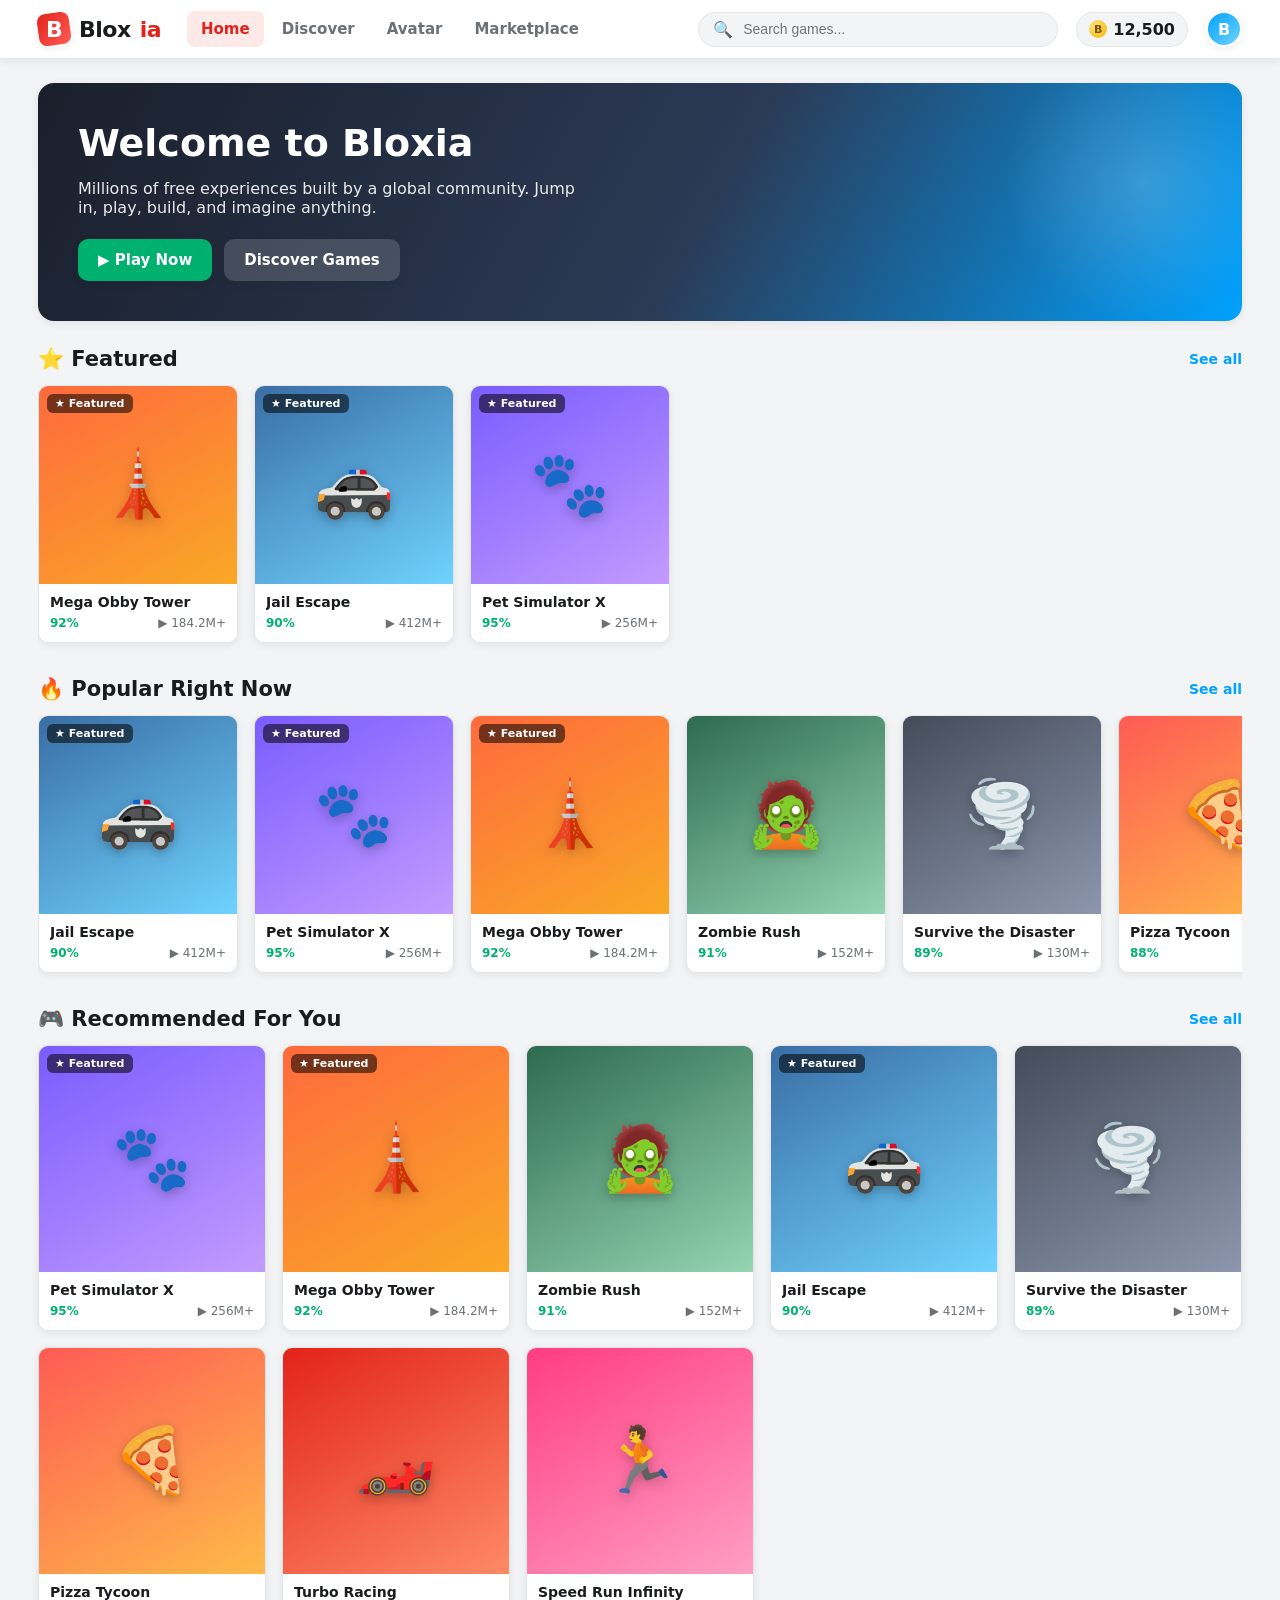
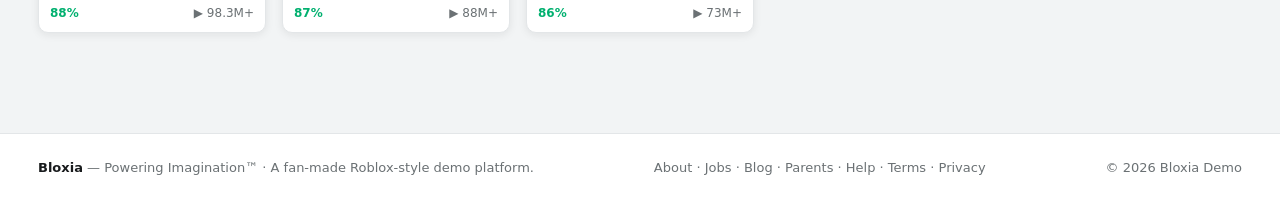
==== index.html @ 29c40a12 "Add Bloxia: Roblox-style web platform with playable 3D obby game Co-Authored-By: Devin AI <158243242" ====
<!DOCTYPE html>
<html lang="en">
<head>
  <meta charset="UTF-8" />
  <meta name="viewport" content="width=device-width, initial-scale=1.0" />
  <title>Bloxia — Powering Imagination</title>
  <link rel="stylesheet" href="assets/css/style.css" />
  <link rel="icon" href="data:image/svg+xml,<svg xmlns='http://www.w3.org/2000/svg' viewBox='0 0 100 100'><rect width='100' height='100' rx='22' fill='%23e2231a'/><text x='50' y='72' font-size='64' text-anchor='middle' fill='white' font-family='Arial' font-weight='bold'>B</text></svg>" />
</head>
<body>
  <header class="topbar" id="topbar"></header>

  <main class="page">
    <section class="hero">
      <h1>Welcome to Bloxia</h1>
      <p>Millions of free experiences built by a global community. Jump in, play, build, and imagine anything.</p>
      <div class="cta">
        <a class="btn green" href="game.html?id=obby-tower">▶ Play Now</a>
        <a class="btn ghost" href="discover.html">Discover Games</a>
      </div>
    </section>

    <div class="section-head"><h2>⭐ Featured</h2><a href="discover.html">See all</a></div>
    <div class="row" id="featuredRow"></div>

    <div class="section-head"><h2>🔥 Popular Right Now</h2><a href="discover.html">See all</a></div>
    <div class="row" id="popularRow"></div>

    <div class="section-head"><h2>🎮 Recommended For You</h2><a href="discover.html">See all</a></div>
    <div class="grid" id="recoGrid"></div>
  </main>

  <footer class="footer" id="footer"></footer>
  <script src="assets/js/app.js"></script>
  <script>
    const { GAMES, gameCard } = window.Bloxia;
    const featured = GAMES.filter(g => g.featured);
    const popular = [...GAMES].sort((a, b) => b.plays - a.plays);
    const reco = [...GAMES].sort((a, b) => b.rating - a.rating).slice(0, 8);
    featured.concat(popular).forEach(() => {});
    document.getElementById("featuredRow").append(...featured.map(gameCard));
    document.getElementById("popularRow").append(...popular.map(gameCard));
    document.getElementById("recoGrid").append(...reco.map(gameCard));
  </script>
</body>
</html>
---- assets/css/style.css ----
:root {
  --bg: #f2f4f5;
  --panel: #ffffff;
  --ink: #191b1d;
  --muted: #6b7174;
  --line: #e3e6e8;
  --brand: #e2231a;
  --brand-2: #ff5b54;
  --accent: #00a2ff;
  --green: #00b06f;
  --gold: #f5b50a;
  --shadow: 0 2px 8px rgba(25, 27, 29, .08);
  --radius: 10px;
}

* { box-sizing: border-box; }
html, body { margin: 0; padding: 0; }
body {
  font-family: "Segoe UI", system-ui, -apple-system, Roboto, Helvetica, Arial, sans-serif;
  background: var(--bg);
  color: var(--ink);
  min-height: 100vh;
}
a { color: inherit; text-decoration: none; }
img { display: block; max-width: 100%; }
button { font-family: inherit; cursor: pointer; }

/* ===== Top navigation ===== */
.topbar {
  position: sticky; top: 0; z-index: 50;
  background: var(--panel);
  border-bottom: 1px solid var(--line);
  box-shadow: var(--shadow);
}
.topbar-inner {
  max-width: 1240px; margin: 0 auto; padding: 0 18px;
  height: 58px; display: flex; align-items: center; gap: 18px;
}
.logo {
  display: flex; align-items: center; gap: 9px;
  font-weight: 800; font-size: 22px; letter-spacing: -.5px;
}
.logo-mark {
  width: 32px; height: 32px; border-radius: 8px;
  background: linear-gradient(135deg, var(--brand), var(--brand-2));
  display: grid; place-items: center; color: #fff; font-weight: 900;
  transform: rotate(-8deg); box-shadow: var(--shadow);
}
.logo-mark span { transform: rotate(8deg); }
.logo b { color: var(--brand); }

.nav-links { display: flex; gap: 4px; margin-left: 8px; }
.nav-links a {
  padding: 9px 14px; border-radius: 8px; font-weight: 600; color: var(--muted);
  font-size: 15px; transition: .15s;
}
.nav-links a:hover { background: var(--bg); color: var(--ink); }
.nav-links a.active { color: var(--brand); background: #fde9e8; }

.search {
  flex: 1; max-width: 360px; margin-left: auto;
  display: flex; align-items: center; gap: 8px;
  background: var(--bg); border: 1px solid var(--line);
  border-radius: 20px; padding: 7px 14px;
}
.search input { border: 0; background: transparent; outline: none; width: 100%; font-size: 14px; }

.currency {
  display: flex; align-items: center; gap: 6px;
  background: var(--bg); border: 1px solid var(--line);
  padding: 7px 12px; border-radius: 20px; font-weight: 700;
}
.bux { width: 18px; height: 18px; border-radius: 50%;
  background: radial-gradient(circle at 30% 30%, #ffe27a, var(--gold));
  display: grid; place-items: center; font-size: 11px; color: #7a5600; font-weight: 900; }

.avatar-chip {
  width: 36px; height: 36px; border-radius: 50%;
  background: linear-gradient(135deg, var(--accent), #6fd3ff);
  display: grid; place-items: center; color: #fff; font-weight: 800;
  border: 2px solid #fff; box-shadow: var(--shadow);
}

/* ===== Layout ===== */
.page { max-width: 1240px; margin: 0 auto; padding: 24px 18px 60px; }
.section-head { display: flex; align-items: center; justify-content: space-between; margin: 26px 0 14px; }
.section-head h2 { margin: 0; font-size: 21px; }
.section-head a { color: var(--accent); font-weight: 600; font-size: 14px; }

/* ===== Hero ===== */
.hero {
  border-radius: 16px; overflow: hidden; position: relative;
  background: linear-gradient(120deg, #1a1f2b, #2b3a55 55%, var(--accent));
  color: #fff; padding: 40px; box-shadow: var(--shadow);
  display: flex; flex-direction: column; gap: 14px; min-height: 220px; justify-content: center;
}
.hero h1 { margin: 0; font-size: 38px; line-height: 1.1; max-width: 560px; }
.hero p { margin: 0; max-width: 520px; opacity: .9; font-size: 16px; }
.hero .cta { display: flex; gap: 12px; margin-top: 8px; }
.hero::after {
  content: ""; position: absolute; right: -40px; top: -40px; width: 280px; height: 280px;
  background: radial-gradient(circle, rgba(255,255,255,.18), transparent 70%);
}

.btn {
  border: 0; border-radius: 10px; padding: 12px 20px; font-weight: 700; font-size: 15px;
  background: var(--brand); color: #fff; transition: .15s; box-shadow: var(--shadow);
}
.btn:hover { filter: brightness(1.07); transform: translateY(-1px); }
.btn.ghost { background: rgba(255,255,255,.16); }
.btn.green { background: var(--green); }
.btn.dark { background: #23262b; }
.btn.block { width: 100%; }

/* ===== Game grid ===== */
.grid { display: grid; grid-template-columns: repeat(auto-fill, minmax(190px, 1fr)); gap: 16px; }
.card {
  background: var(--panel); border: 1px solid var(--line); border-radius: var(--radius);
  overflow: hidden; box-shadow: var(--shadow); transition: .15s; cursor: pointer;
}
.card:hover { transform: translateY(-3px); box-shadow: 0 8px 20px rgba(25,27,29,.14); }
.thumb { aspect-ratio: 1/1; position: relative; display: grid; place-items: center; color: #fff; }
.thumb .emoji { font-size: 64px; filter: drop-shadow(0 4px 6px rgba(0,0,0,.25)); }
.thumb .badge { position: absolute; top: 8px; left: 8px; background: rgba(0,0,0,.55); color: #fff;
  padding: 3px 8px; border-radius: 6px; font-size: 11px; font-weight: 700; }
.card-body { padding: 10px 11px 12px; }
.card-title { font-weight: 700; font-size: 14px; margin: 0 0 6px; white-space: nowrap; overflow: hidden; text-overflow: ellipsis; }
.card-meta { display: flex; align-items: center; justify-content: space-between; color: var(--muted); font-size: 12px; }
.pill-green { color: var(--green); font-weight: 700; }

/* ===== Carousel row ===== */
.row { display: flex; gap: 16px; overflow-x: auto; padding-bottom: 8px; scroll-behavior: smooth; }
.row .card { flex: 0 0 200px; }
.row::-webkit-scrollbar { height: 8px; }
.row::-webkit-scrollbar-thumb { background: var(--line); border-radius: 8px; }

/* ===== Avatar page ===== */
.avatar-layout { display: grid; grid-template-columns: 360px 1fr; gap: 24px; }
.avatar-stage {
  background: linear-gradient(160deg, #dfeefc, #bfe0ff); border-radius: 16px;
  display: grid; place-items: center; box-shadow: var(--shadow); padding: 24px; position: relative;
}
.bloxguy { width: 180px; }
.panel { background: var(--panel); border: 1px solid var(--line); border-radius: var(--radius); padding: 18px; box-shadow: var(--shadow); }
.panel h3 { margin: 0 0 12px; font-size: 16px; }
.swatches { display: flex; flex-wrap: wrap; gap: 10px; }
.swatch { width: 38px; height: 38px; border-radius: 8px; border: 3px solid transparent; cursor: pointer; box-shadow: var(--shadow); }
.swatch.sel { border-color: var(--ink); }
.tabs { display: flex; gap: 6px; margin-bottom: 16px; flex-wrap: wrap; }
.tab { padding: 8px 14px; border-radius: 8px; background: var(--bg); border: 1px solid var(--line); font-weight: 600; font-size: 14px; }
.tab.active { background: var(--brand); color: #fff; border-color: var(--brand); }

/* ===== Marketplace ===== */
.shop-item .thumb { aspect-ratio: 1/1; background: #eef1f3; }
.price { display: flex; align-items: center; gap: 5px; font-weight: 800; }

/* ===== Game player ===== */
.game-wrap { position: relative; border-radius: 14px; overflow: hidden; box-shadow: var(--shadow); background: #0b0f17; }
#game-canvas { display: block; width: 100%; height: 70vh; }
.hud { position: absolute; inset: 0; pointer-events: none; }
.hud .top { position: absolute; top: 14px; left: 14px; right: 14px; display: flex; justify-content: space-between; color: #fff; font-weight: 800; text-shadow: 0 2px 6px rgba(0,0,0,.6); }
.hud .chip { background: rgba(0,0,0,.45); padding: 8px 14px; border-radius: 10px; backdrop-filter: blur(4px); }
.overlay-msg {
  position: absolute; inset: 0; display: grid; place-items: center; text-align: center;
  background: rgba(8,12,20,.72); color: #fff; pointer-events: auto;
}
.overlay-msg .box { background: var(--panel); color: var(--ink); padding: 30px 36px; border-radius: 16px; box-shadow: var(--shadow); max-width: 420px; }
.overlay-msg h2 { margin: 0 0 8px; }
.overlay-msg p { color: var(--muted); margin: 0 0 18px; }
.hidden { display: none !important; }
.controls-help { display: flex; gap: 16px; justify-content: center; flex-wrap: wrap; color: var(--muted); font-size: 13px; margin-top: 14px; }
.key { display: inline-block; background: var(--bg); border: 1px solid var(--line); border-bottom-width: 3px; border-radius: 6px; padding: 2px 8px; font-weight: 700; font-size: 12px; }

/* ===== Footer ===== */
.footer { border-top: 1px solid var(--line); background: var(--panel); margin-top: 40px; }
.footer-inner { max-width: 1240px; margin: 0 auto; padding: 26px 18px; display: flex; flex-wrap: wrap; gap: 24px; justify-content: space-between; color: var(--muted); font-size: 13px; }
.footer b { color: var(--ink); }

.toast {
  position: fixed; bottom: 24px; left: 50%; transform: translateX(-50%) translateY(20px);
  background: #23262b; color: #fff; padding: 12px 20px; border-radius: 10px; box-shadow: var(--shadow);
  opacity: 0; transition: .25s; z-index: 200; font-weight: 600;
}
.toast.show { opacity: 1; transform: translateX(-50%) translateY(0); }

.page-title { font-size: 28px; margin: 6px 0 2px; }
.page-sub { color: var(--muted); margin: 0 0 8px; }

.filters { display: flex; gap: 8px; flex-wrap: wrap; margin: 14px 0 20px; }
.chip-btn { padding: 8px 16px; border-radius: 20px; border: 1px solid var(--line); background: var(--panel); font-weight: 600; font-size: 14px; }
.chip-btn.active { background: var(--ink); color: #fff; border-color: var(--ink); }

@media (max-width: 820px) {
  .avatar-layout { grid-template-columns: 1fr; }
  .nav-links { display: none; }
  .hero h1 { font-size: 28px; }
}
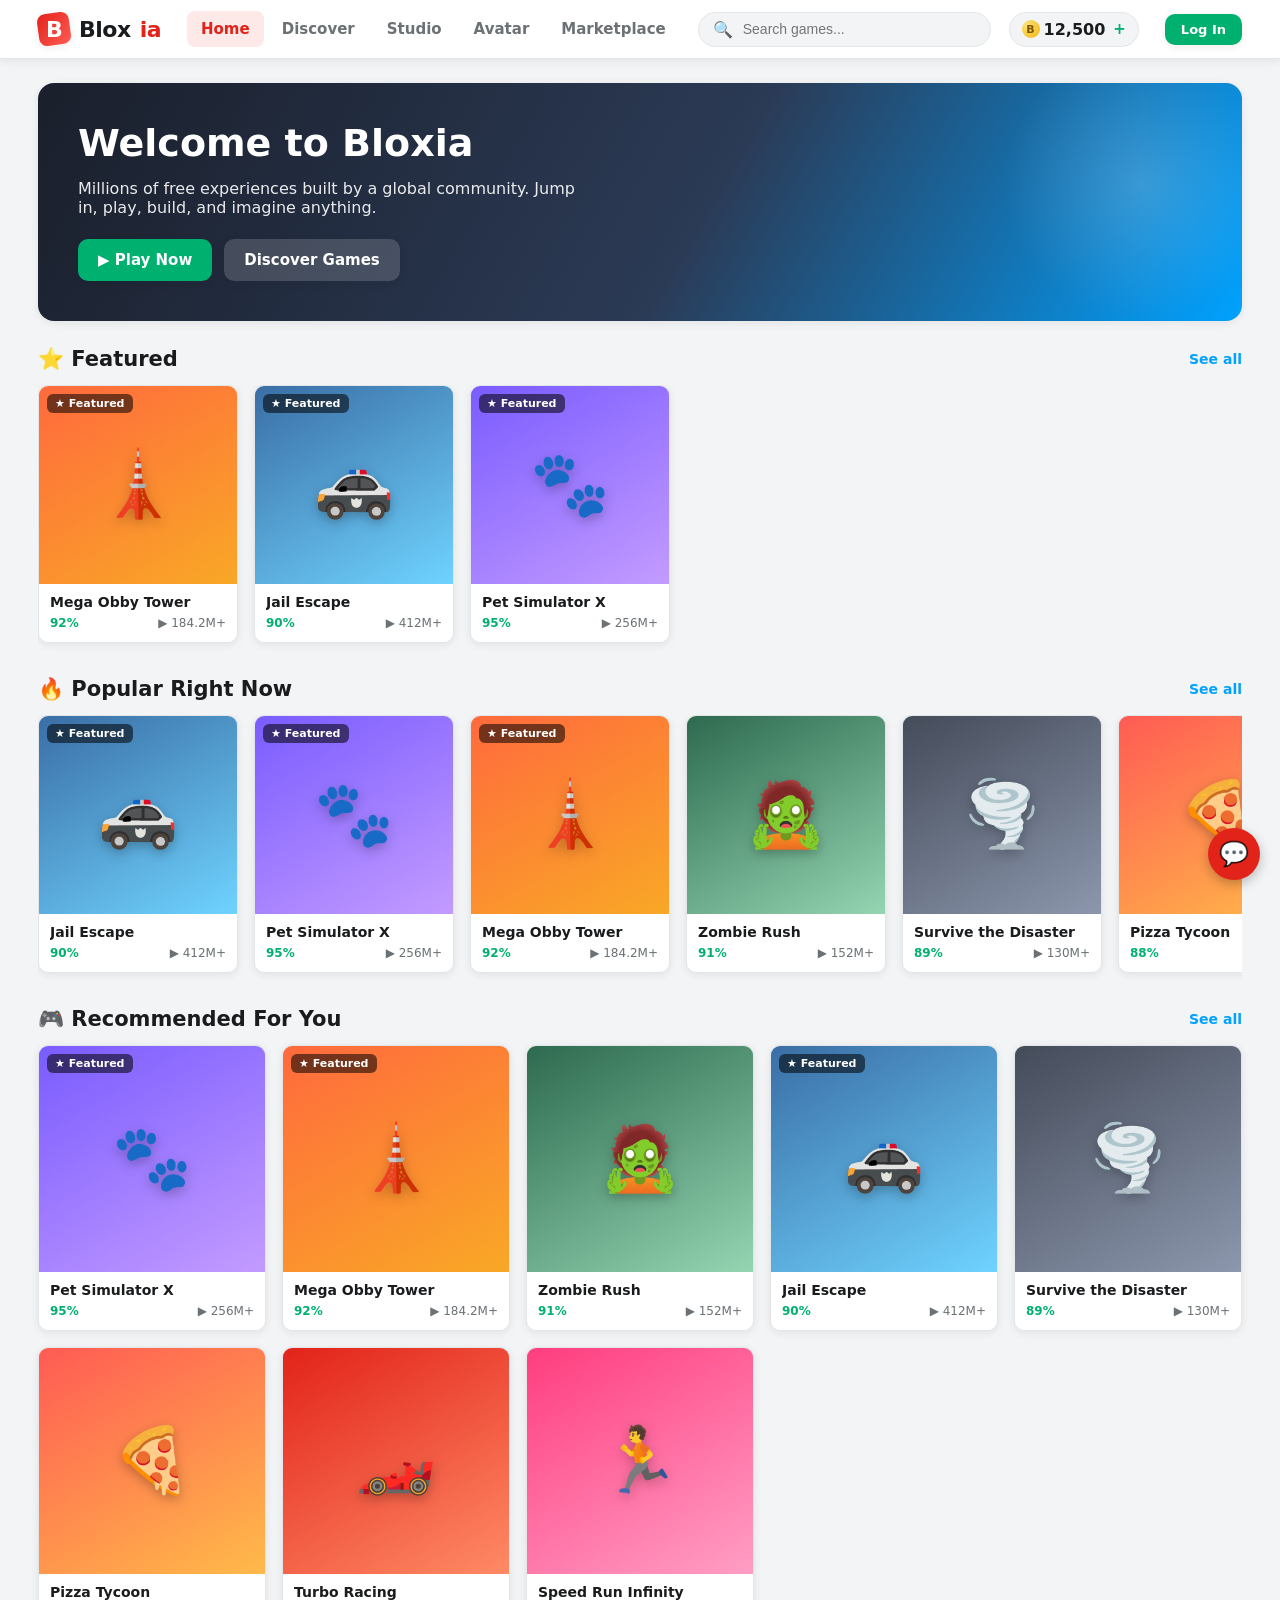
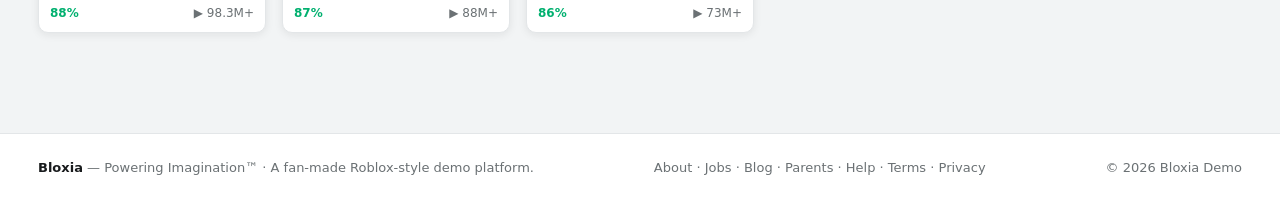
==== commit 33af4da2: "Add Bloxia v2: accounts, Studio, realtime chat, server-side economy Backend (FastAPI + SQLite): - Ac" ====
--- a/index.html
+++ b/index.html
@@ -31,7 +31,9 @@
   </main>
 
   <footer class="footer" id="footer"></footer>
+  <script src="assets/js/api.js"></script>
   <script src="assets/js/app.js"></script>
+  <script src="assets/js/chat.js"></script>
   <script>
     const { GAMES, gameCard } = window.Bloxia;
     const featured = GAMES.filter(g => g.featured);
--- a/assets/css/style.css
+++ b/assets/css/style.css
@@ -195,3 +195,89 @@
   .nav-links { display: none; }
   .hero h1 { font-size: 28px; }
 }
+
+/* ===== V2: Auth, Studio, Coins, Chat ===== */
+
+/* Header extras */
+.auth-link { font-size: 13px; color: var(--muted); margin-left: 6px; white-space: nowrap; }
+.auth-link:hover { color: var(--brand); }
+.auth-btn { padding: 8px 16px !important; font-size: 13px !important; white-space: nowrap; margin-left: 8px; }
+.buy-plus { font-size: 15px; font-weight: 800; margin-left: 4px; color: var(--green); }
+.currency { display: flex; align-items: center; gap: 4px; }
+
+/* Narrow centered page */
+.page.narrow { max-width: 420px; margin: 0 auto; }
+
+/* Auth card */
+.auth-card { background: var(--panel); border-radius: var(--radius); box-shadow: var(--shadow); padding: 28px 24px; margin-top: 38px; }
+.auth-tabs { display: flex; gap: 0; border-bottom: 2px solid var(--line); margin-bottom: 18px; }
+.auth-tab { flex: 1; text-align: center; padding: 10px; background: none; border: none; font-size: 15px; font-weight: 700; color: var(--muted); cursor: pointer; border-bottom: 2px solid transparent; margin-bottom: -2px; }
+.auth-tab.active { color: var(--brand); border-bottom-color: var(--brand); }
+
+/* Form fields */
+.field { display: flex; flex-direction: column; gap: 4px; margin-bottom: 14px; }
+.field span { font-size: 13px; font-weight: 600; color: var(--muted); }
+.field input { padding: 10px 12px; border: 1px solid var(--line); border-radius: 8px; font-size: 15px; outline: none; transition: border .2s; }
+.field input:focus { border-color: var(--brand); }
+.field-row { display: flex; gap: 10px; }
+.field-row .field { flex: 1; }
+.form-error { color: var(--brand); font-size: 13px; min-height: 18px; margin: 4px 0; }
+.muted { color: var(--muted); }
+.small { font-size: 12px; }
+
+/* Studio */
+.studio-layout { display: grid; grid-template-columns: 1fr 260px; gap: 24px; margin-top: 16px; }
+.studio-stage { background: var(--panel); border-radius: var(--radius); box-shadow: var(--shadow); padding: 16px; }
+.grid-board { display: grid; gap: 3px; max-width: 400px; margin: auto; }
+.cell { width: 100%; aspect-ratio: 1; background: #eaecee; border: none; border-radius: 4px; cursor: pointer; font-size: 11px; font-weight: 700; color: #fff; transition: .15s; }
+.cell:hover { background: #cfd3d7; }
+.cell.filled { background: var(--accent); }
+.cell.start { background: var(--green); }
+.cell.finish { background: var(--gold); color: var(--ink); }
+.studio-legend { display: flex; gap: 14px; justify-content: center; margin-top: 10px; font-size: 12px; color: var(--muted); align-items: center; }
+.sw { display: inline-block; width: 14px; height: 14px; border-radius: 3px; vertical-align: middle; margin-right: 3px; }
+.sw.start { background: var(--green); }
+.sw.step { background: var(--accent); }
+.sw.finish { background: var(--gold); }
+.studio-panel { background: var(--panel); border-radius: var(--radius); box-shadow: var(--shadow); padding: 18px; display: flex; flex-direction: column; gap: 10px; }
+.stat-box { text-align: center; font-size: 12px; color: var(--muted); }
+.stat-box b { display: block; font-size: 20px; color: var(--ink); }
+.studio-buttons { display: flex; gap: 8px; }
+.studio-buttons .btn { flex: 1; }
+
+/* Coins / Buy Bux */
+.coin-grid { margin-top: 20px; }
+.coin-pack { text-align: center; }
+.coin-amt { font-size: 22px; font-weight: 800; margin: 4px 0 10px; color: var(--gold); }
+.demo-banner { background: #fff8e1; border: 1px solid #ffd54f; border-radius: var(--radius); padding: 12px 16px; margin: 16px 0; font-size: 14px; color: #6d4c00; }
+.badge.gold { background: var(--gold); color: var(--ink); }
+
+/* Modal / checkout */
+.modal-backdrop { position: fixed; inset: 0; background: rgba(0,0,0,.45); z-index: 300; display: flex; align-items: center; justify-content: center; }
+.modal { background: var(--panel); border-radius: var(--radius); box-shadow: 0 8px 32px rgba(0,0,0,.2); padding: 28px 24px; width: 380px; max-width: 90vw; }
+.modal h2 { margin: 0 0 12px; }
+.modal-actions { display: flex; gap: 10px; margin-top: 16px; }
+.modal-actions .btn { flex: 1; }
+
+/* Chat widget */
+.chat-launcher { position: fixed; bottom: 20px; right: 20px; z-index: 400; width: 52px; height: 52px; border-radius: 50%; background: var(--brand); color: #fff; font-size: 24px; border: none; box-shadow: 0 4px 12px rgba(0,0,0,.25); cursor: pointer; transition: .2s; }
+.chat-launcher:hover, .chat-launcher.active { background: #c11d16; transform: scale(1.05); }
+.chat-panel { position: fixed; bottom: 80px; right: 20px; z-index: 400; width: 340px; max-width: 90vw; height: 420px; max-height: 60vh; background: var(--panel); border-radius: var(--radius); box-shadow: 0 8px 28px rgba(0,0,0,.18); display: flex; flex-direction: column; opacity: 0; pointer-events: none; transform: translateY(12px); transition: .2s; }
+.chat-panel.show { opacity: 1; pointer-events: all; transform: translateY(0); }
+.chat-head { display: flex; align-items: center; justify-content: space-between; padding: 10px 14px; font-weight: 700; border-bottom: 1px solid var(--line); font-size: 14px; }
+.chat-close { background: none; border: none; font-size: 16px; cursor: pointer; color: var(--muted); }
+.chat-log { flex: 1; overflow-y: auto; padding: 10px 14px; display: flex; flex-direction: column; gap: 6px; font-size: 13px; }
+.chat-msg { background: #f0f2f4; border-radius: 8px; padding: 6px 10px; max-width: 85%; }
+.chat-msg.me { background: #dbeafe; align-self: flex-end; }
+.chat-user { font-weight: 700; margin-right: 6px; }
+.chat-time { font-size: 10px; color: var(--muted); margin-left: 6px; }
+.chat-sys { text-align: center; font-size: 11px; color: var(--muted); padding: 2px; }
+.chat-input-row { display: flex; gap: 6px; padding: 10px 14px; border-top: 1px solid var(--line); }
+.chat-input-row input { flex: 1; padding: 8px 10px; border: 1px solid var(--line); border-radius: 8px; font-size: 14px; outline: none; }
+.chat-input-row .btn { padding: 8px 14px; font-size: 13px; }
+.chat-note { text-align: center; font-size: 11px; color: var(--muted); padding: 4px; margin: 0; }
+
+@media (max-width: 640px) {
+  .studio-layout { grid-template-columns: 1fr; }
+  .chat-panel { width: 94vw; right: 3vw; bottom: 76px; }
+}
